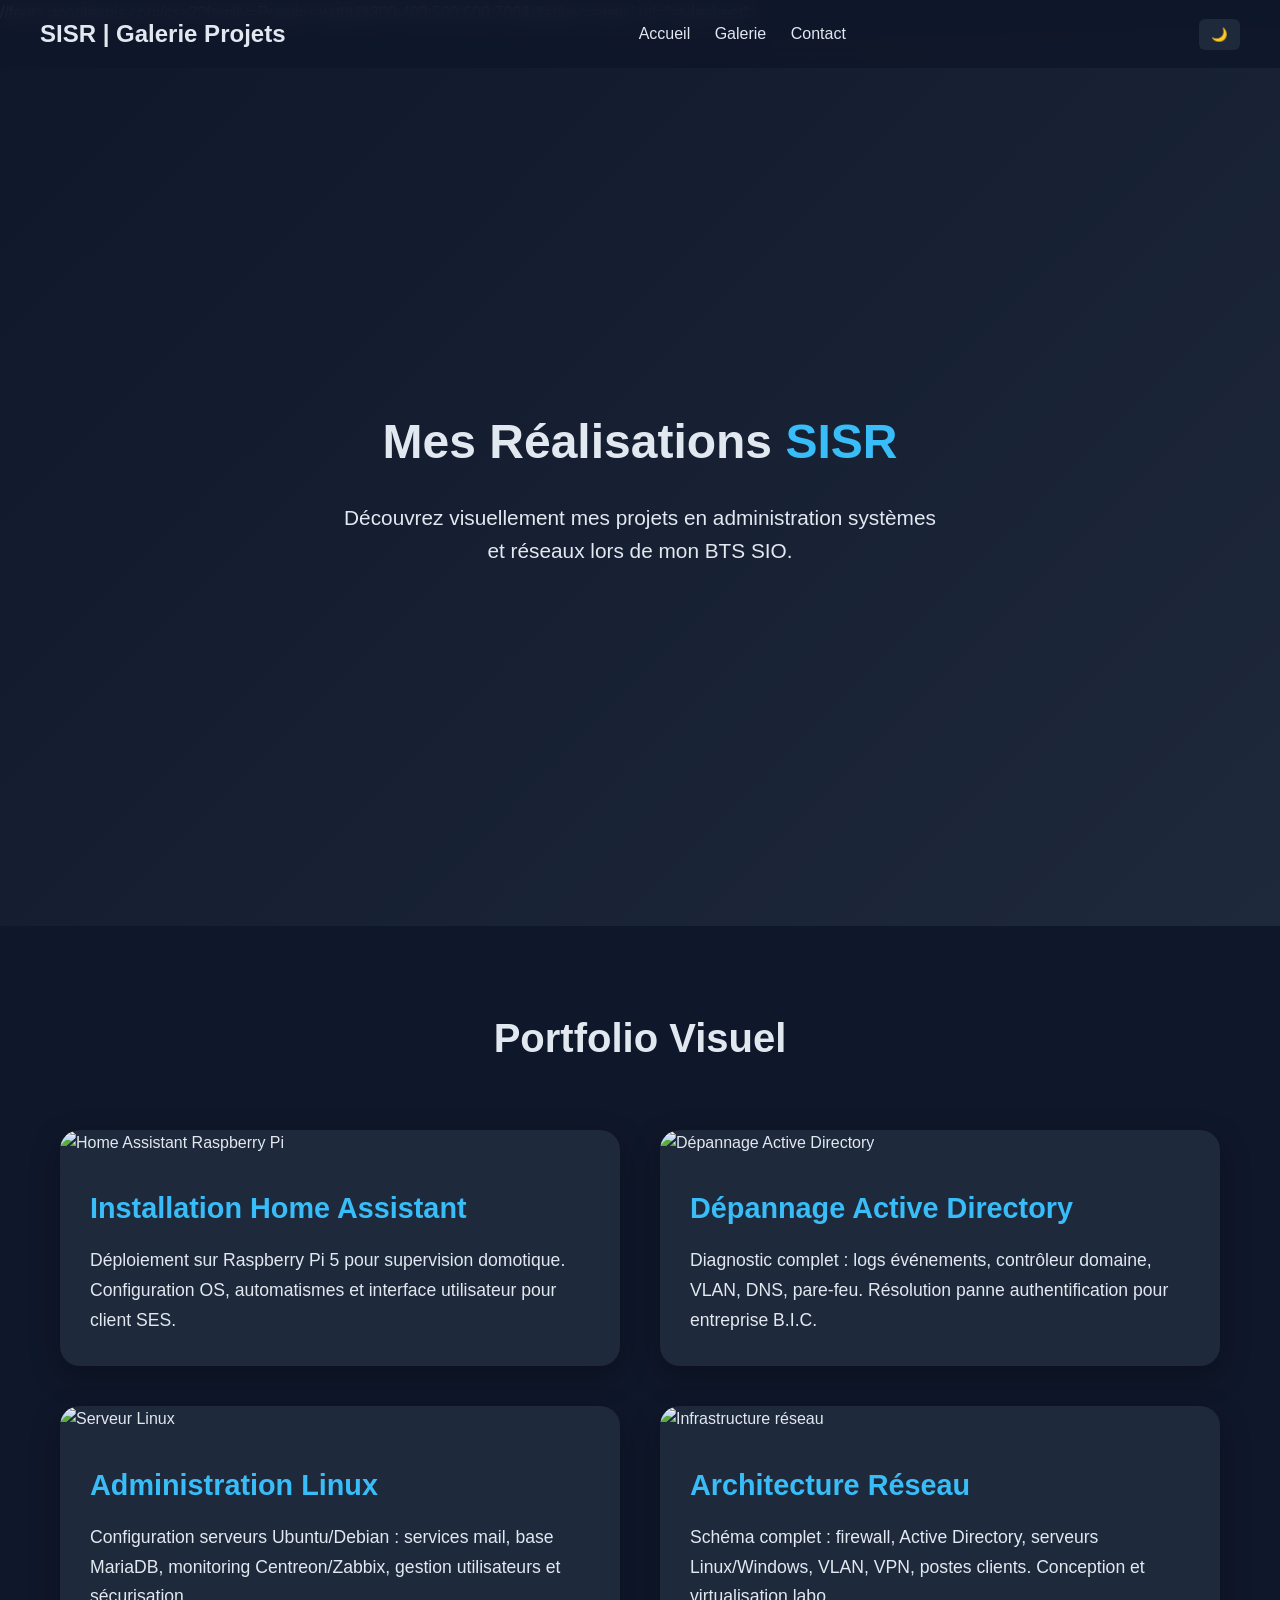
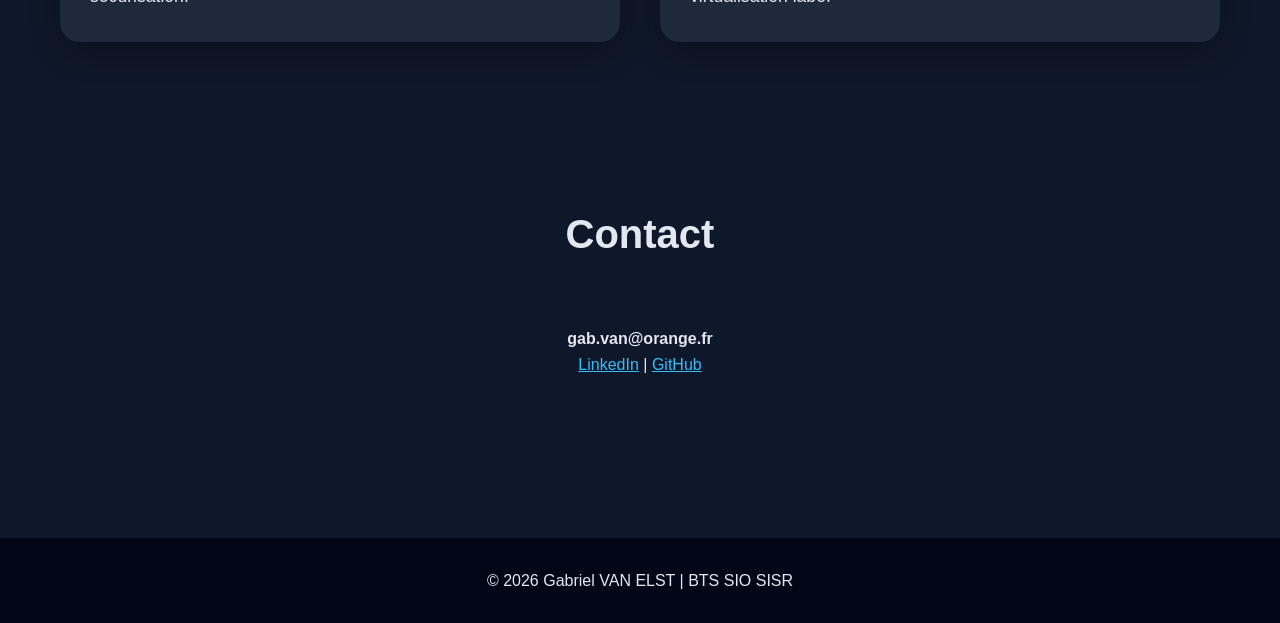
==== activ1.html @ b7c6f3cc "Create activ1.html" ====
<!DOCTYPE html>
<html lang="fr">
<head>
<meta charset="UTF-8">
<meta name="viewport" content="width=device-width, initial-scale=1.0">
<title>Galerie SISR | Gabriel VAN ELST</title>
//fonts.googleapis.com/css2?family=Poppins:wght@300;400;500;600;700&display=swap" rel="stylesheet">
<style>
/* RESET & BASE */
* { margin: 0; padding: 0; box-sizing: border-box; }
body { 
    font-family: 'Poppins', sans-serif; 
    background: #0f172a; 
    color: #e2e8f0; 
    line-height: 1.6; 
    scroll-behavior: smooth; 
}
body.light { background: #f8fafc; color: #0f172a; }

/* HEADER */
header { 
    position: fixed; width: 100%; top: 0; 
    background: rgba(15, 23, 42, 0.9); 
    backdrop-filter: blur(10px); 
    display: flex; justify-content: space-between; align-items: center; 
    padding: 15px 40px; z-index: 1000; 
}
body.light header { background: rgba(255,255,255,0.9); }
.logo { font-weight: 700; font-size: 1.5rem; }
nav a { margin: 0 10px; text-decoration: none; color: inherit; font-weight: 500; transition: 0.3s; }
nav a:hover { color: #38bdf8; }
.controls { display: flex; gap: 10px; }
.toggle { background: #1e293b; border: none; padding: 8px 12px; color: white; cursor: pointer; border-radius: 6px; }
body.light .toggle { background: #e2e8f0; color: black; }

/* HERO */
.hero { 
    min-height: 100vh; display: flex; align-items: center; justify-content: center; 
    text-align: center; padding: 140px 20px 80px; 
    background: linear-gradient(135deg, #0f172a 0%, #1e293b 100%); 
}
body.light .hero { background: linear-gradient(135deg, #f8fafc 0%, #e2e8f0 100%); }
.hero h2 { font-size: 3rem; margin-bottom: 20px; }
.hero span { color: #38bdf8; }
.hero p { font-size: 1.3rem; max-width: 600px; margin: 0 auto 40px; }

/* SECTIONS */
section { padding: 80px 60px; }
h2 { text-align: center; margin-bottom: 60px; font-size: 2.5rem; }

/* GALERIE PRINCIPALE */
.galerie { max-width: 1600px; margin: 0 auto; }
.galerie-grid { 
    display: grid; grid-template-columns: repeat(auto-fit, minmax(500px, 1fr)); gap: 40px; 
}
.projet-item { 
    background: #1e293b; border-radius: 20px; overflow: hidden; transition: 0.4s; 
    box-shadow: 0 10px 30px rgba(0,0,0,0.3); 
}
body.light .projet-item { background: #ffffff; }
.projet-item:hover { transform: translateY(-10px); box-shadow: 0 30px 60px rgba(56, 189, 248, 0.4); }
.projet-image { width: 100%; height: 350px; object-fit: cover; }
.projet-content { padding: 30px; }
.projet-titre { font-size: 1.8rem; color: #38bdf8; margin-bottom: 15px; font-weight: 600; }
.projet-desc { font-size: 1.1rem; line-height: 1.7; }

/* FOOTER */
footer { text-align: center; padding: 30px; background: #020617; margin-top: 80px; }
body.light footer { background: #e2e8f0; }

/* RESPONSIVE */
@media(max-width: 900px) { 
    header { padding: 15px 20px; } 
    nav { display: none; } 
    .hero h2 { font-size: 2rem; } 
    section { padding: 60px 20px; } 
    .galerie-grid { grid-template-columns: 1fr; gap: 30px; } 
}
</style>
</head>

<body>
<header>
    <h1 class="logo">SISR | Galerie Projets</h1>
    <nav>
        <a href="#home">Accueil</a>
        <a href="#galerie">Galerie</a>
        <a href="#contact">Contact</a>
    </nav>
    <div class="controls">
        <button class="toggle" onclick="toggleTheme()">🌙</button>
    </div>
</header>

<section id="home" class="hero">
    <div>
        <h2>Mes Réalisations <span>SISR</span></h2>
        <p class="fr">Découvrez visuellement mes projets en administration systèmes et réseaux lors de mon BTS SIO.</p>
        <p class="en" style="display:none">Discover visually my SISR projects during my BTS SIO training.</p>
    </div>
</section>

<section id="galerie" class="galerie">
    <h2>Portfolio Visuel</h2>
    
    <div class="galerie-grid">
        <div class="projet-item">
            <img class="projet-image" src="https://pplx-res.cloudinary.com/image/upload/pplx_search_images/d13f04467208228083bb57568f0614a6cd75807b.jpg" alt="Home Assistant Raspberry Pi">
            <div class="projet-content">
                <h3 class="projet-titre">Installation Home Assistant</h3>
                <p class="projet-desc">Déploiement sur Raspberry Pi 5 pour supervision domotique. Configuration OS, automatismes et interface utilisateur pour client SES.</p>
            </div>
        </div>

        <div class="projet-item">
            <img class="projet-image" src="https://pplx-res.cloudinary.com/image/upload/pplx_search_images/2eecc49efb4b8de023683578cb7de65a0f5009fd.jpg" alt="Dépannage Active Directory">
            <div class="projet-content">
                <h3 class="projet-titre">Dépannage Active Directory</h3>
                <p class="projet-desc">Diagnostic complet : logs événements, contrôleur domaine, VLAN, DNS, pare-feu. Résolution panne authentification pour entreprise B.I.C.</p>
            </div>
        </div>

        <div class="projet-item">
            <img class="projet-image" src="https://pplx-res.cloudinary.com/image/upload/pplx_search_images/81a8b5f9938f617d39f160f431d61aa3148f24a3.jpg" alt="Serveur Linux">
            <div class="projet-content">
                <h3 class="projet-titre">Administration Linux</h3>
                <p class="projet-desc">Configuration serveurs Ubuntu/Debian : services mail, base MariaDB, monitoring Centreon/Zabbix, gestion utilisateurs et sécurisation.</p>
            </div>
        </div>

        <div class="projet-item">
            <img class="projet-image" src="https://pplx-res.cloudinary.com/image/upload/pplx_search_images/a6e68d788f295093344d234d2373c3348f923732.jpg" alt="Infrastructure réseau">
            <div class="projet-content">
                <h3 class="projet-titre">Architecture Réseau</h3>
                <p class="projet-desc">Schéma complet : firewall, Active Directory, serveurs Linux/Windows, VLAN, VPN, postes clients. Conception et virtualisation labo.</p>
            </div>
        </div>
    </div>
</section>

<section id="contact">
    <h2>Contact</h2>
    <div style="text-align: center; max-width: 500px; margin: 0 auto;">
        <p><strong>gab.van@orange.fr</strong></p>
        <p>
            <a href="https://www.linkedin.com/in/ton-profil" target="_blank" style="color: #38bdf8;">LinkedIn</a> | 
            <a href="https://github.com/Mu5tachio" target="_blank" style="color: #38bdf8;">GitHub</a>
        </p>
    </div>
</section>

<footer>
    <p>© 2026 Gabriel VAN ELST | BTS SIO SISR</p>
</footer>

<script>
function toggleTheme() { document.body.classList.toggle("light"); }
function toggleLang() {
    const fr = document.querySelectorAll(".fr"), en = document.querySelectorAll(".en");
    fr.forEach(e => e.style.display = e.style.display === "none" ? "block" : "none");
    en.forEach(e => e.style.display = e.style.display === "none" ? "block" : "none");
}

document.querySelectorAll("nav a").forEach(link => {
    link.addEventListener("click", e => {
        e.preventDefault();
        const target = document.querySelector(link.getAttribute("href"));
        target?.scrollIntoView({ behavior: "smooth" });
    });
});
</script>
</body>
</html>
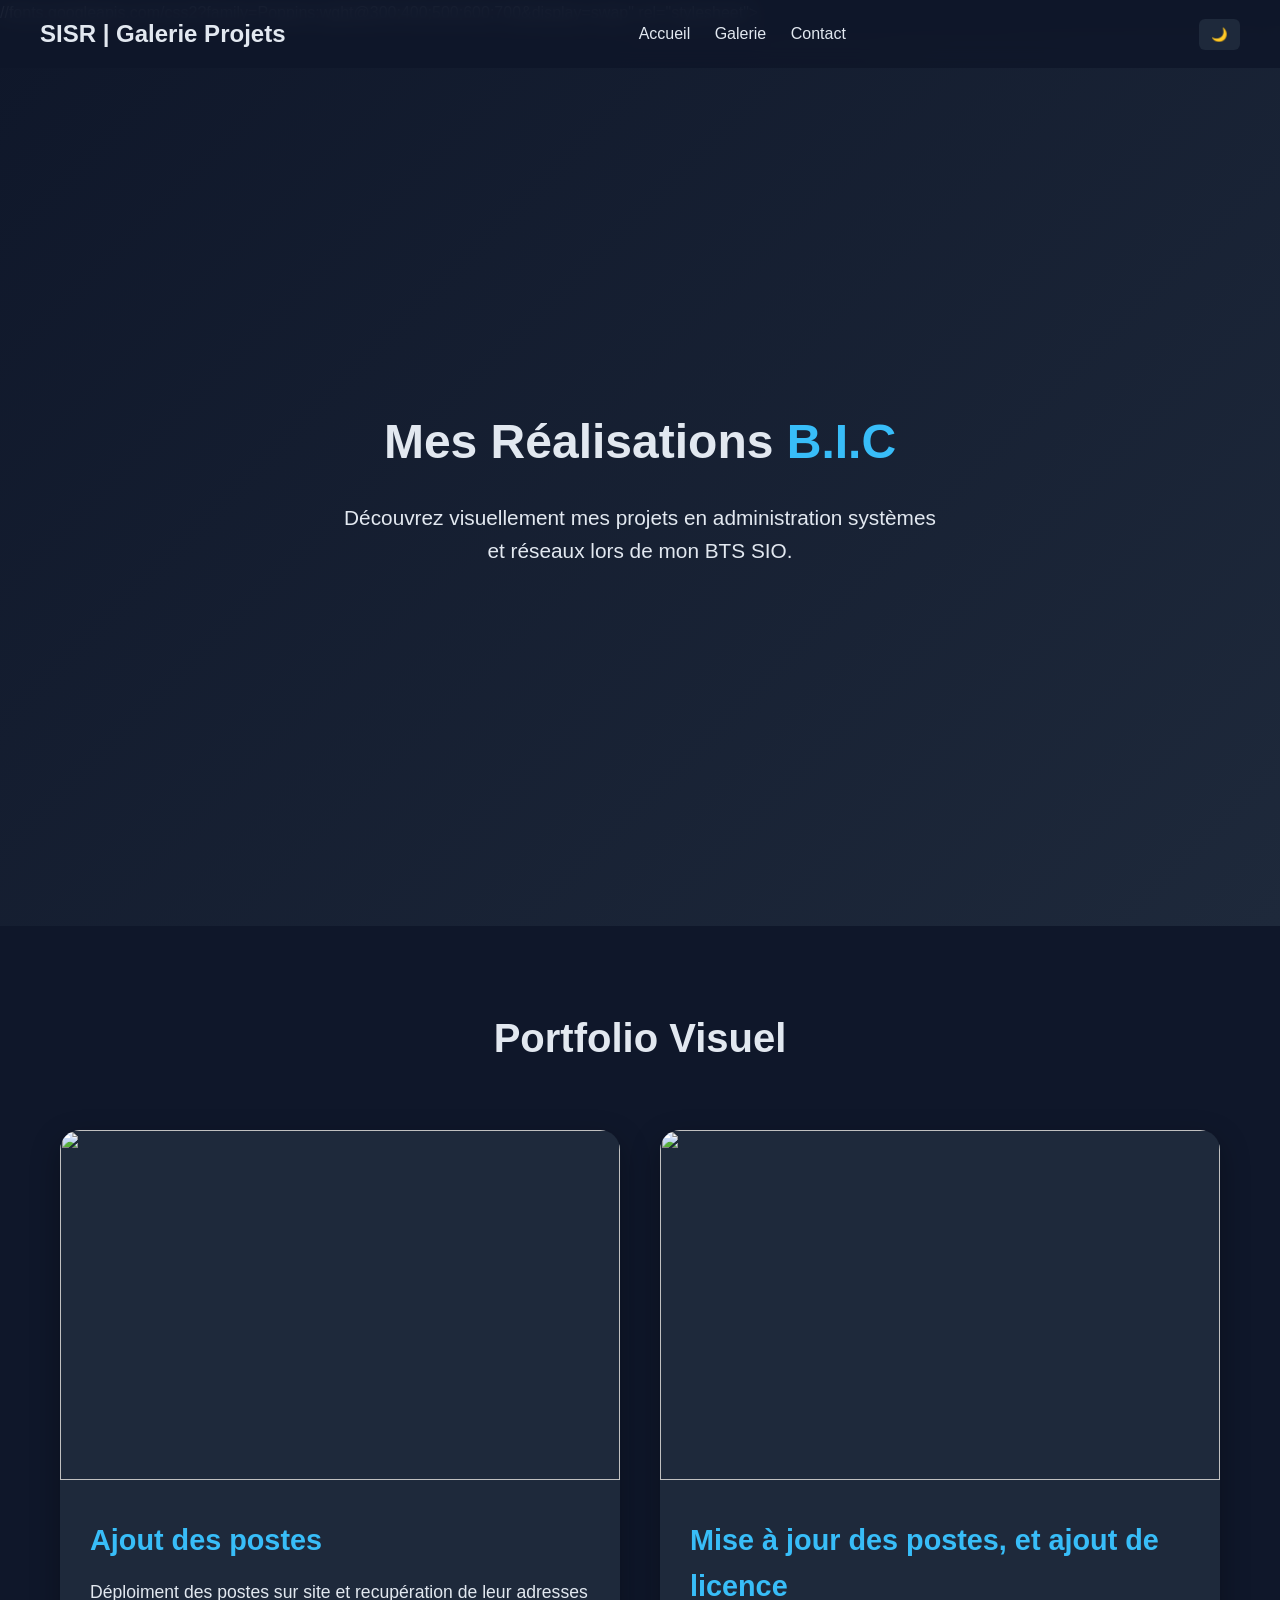
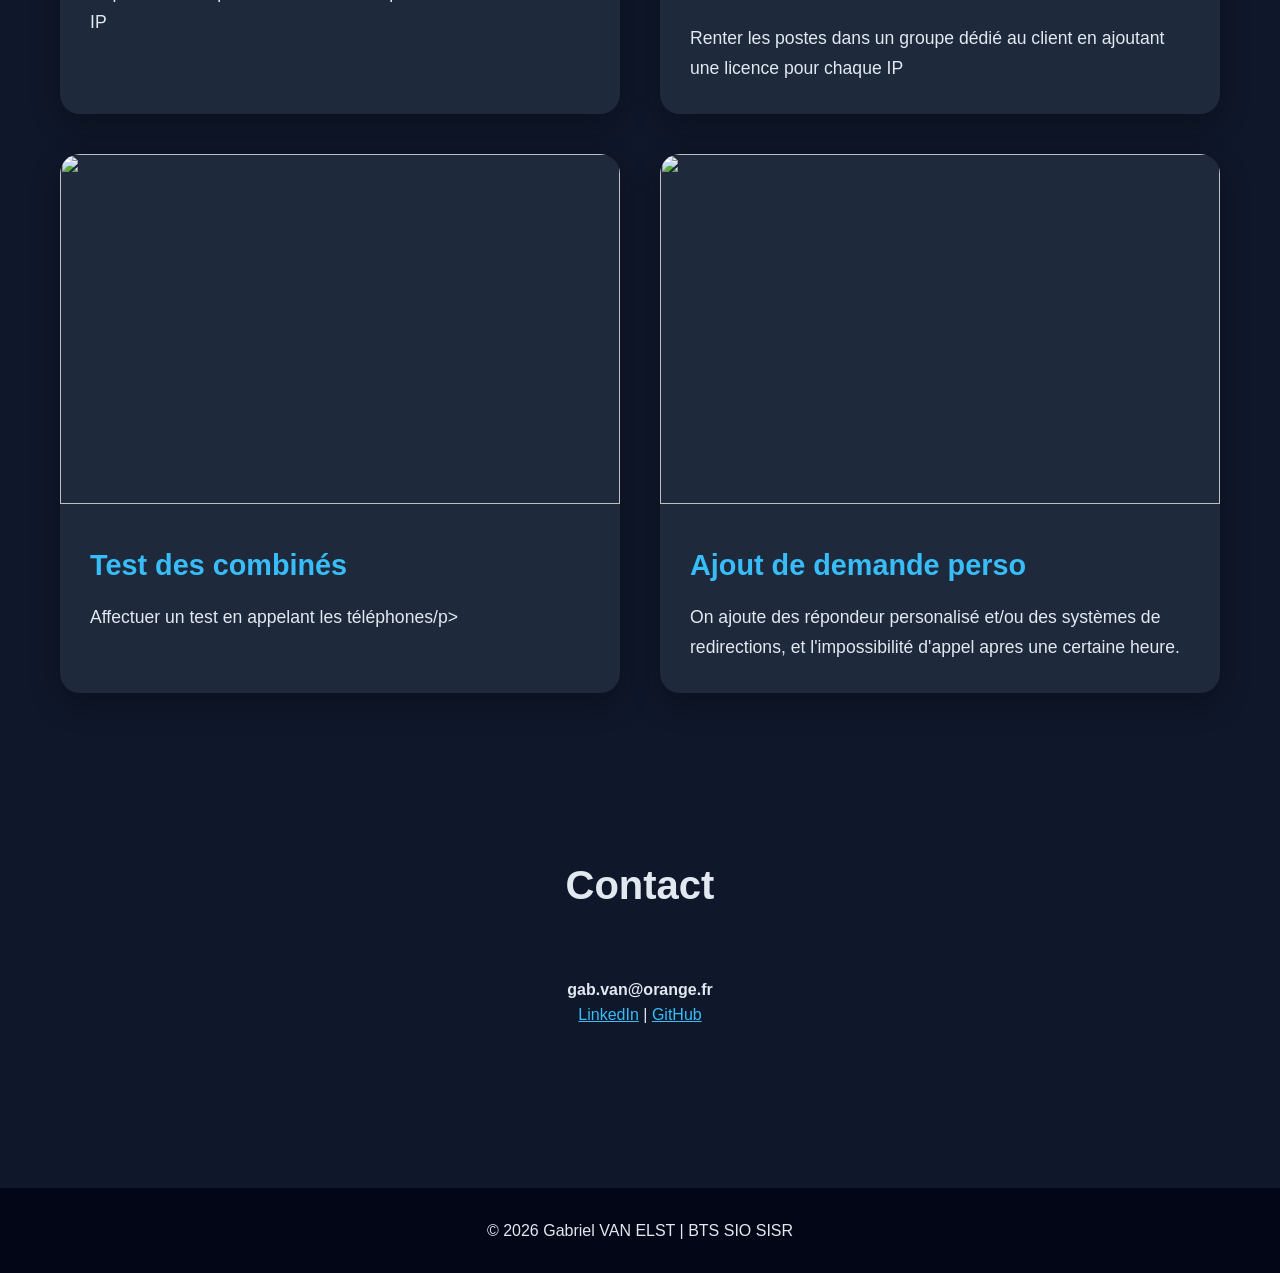
==== commit 881d0983: "Update project titles and descriptions in activ1.html" ====
--- a/activ1.html
+++ b/activ1.html
@@ -94,7 +94,7 @@
 
 <section id="home" class="hero">
     <div>
-        <h2>Mes Réalisations <span>SISR</span></h2>
+        <h2>Mes Réalisations <span>B.I.C</span></h2>
         <p class="fr">Découvrez visuellement mes projets en administration systèmes et réseaux lors de mon BTS SIO.</p>
         <p class="en" style="display:none">Discover visually my SISR projects during my BTS SIO training.</p>
     </div>
@@ -105,34 +105,34 @@
     
     <div class="galerie-grid">
         <div class="projet-item">
-            <img class="projet-image" src="https://pplx-res.cloudinary.com/image/upload/pplx_search_images/d13f04467208228083bb57568f0614a6cd75807b.jpg" alt="Home Assistant Raspberry Pi">
+            <img class="projet-image" src="https://www.unyc.io/wp-content/uploads/2024/11/Main_Atlas_general0.jpg">
             <div class="projet-content">
-                <h3 class="projet-titre">Installation Home Assistant</h3>
-                <p class="projet-desc">Déploiement sur Raspberry Pi 5 pour supervision domotique. Configuration OS, automatismes et interface utilisateur pour client SES.</p>
+                <h3 class="projet-titre">Ajout des postes</h3>
+                <p class="projet-desc">Déploiment des postes sur site et recupération de leur adresses IP</p>
             </div>
         </div>
 
         <div class="projet-item">
-            <img class="projet-image" src="https://pplx-res.cloudinary.com/image/upload/pplx_search_images/2eecc49efb4b8de023683578cb7de65a0f5009fd.jpg" alt="Dépannage Active Directory">
+            <img class="projet-image" src="https://www.onedirect.fr/media/catalog/product/y/e/yealinkt58wpro_2_.jpg">
             <div class="projet-content">
-                <h3 class="projet-titre">Dépannage Active Directory</h3>
-                <p class="projet-desc">Diagnostic complet : logs événements, contrôleur domaine, VLAN, DNS, pare-feu. Résolution panne authentification pour entreprise B.I.C.</p>
+                <h3 class="projet-titre">Mise à jour des postes, et ajout de licence</h3>
+                <p class="projet-desc">Renter les postes dans un groupe dédié au client en ajoutant une licence  pour chaque IP</p>
             </div>
         </div>
 
         <div class="projet-item">
-            <img class="projet-image" src="https://pplx-res.cloudinary.com/image/upload/pplx_search_images/81a8b5f9938f617d39f160f431d61aa3148f24a3.jpg" alt="Serveur Linux">
+            <img class="projet-image" src="https://encrypted-tbn0.gstatic.com/images?q=tbn:ANd9GcQ58Z0t0o0FhLgk7BawzXnw-Xdff7uHo5m41Q&s">
             <div class="projet-content">
-                <h3 class="projet-titre">Administration Linux</h3>
-                <p class="projet-desc">Configuration serveurs Ubuntu/Debian : services mail, base MariaDB, monitoring Centreon/Zabbix, gestion utilisateurs et sécurisation.</p>
+                <h3 class="projet-titre">Test des combinés</h3>
+                <p class="projet-desc">Affectuer un test en appelant les téléphones/p>
             </div>
         </div>
 
         <div class="projet-item">
-            <img class="projet-image" src="https://pplx-res.cloudinary.com/image/upload/pplx_search_images/a6e68d788f295093344d234d2373c3348f923732.jpg" alt="Infrastructure réseau">
+            <img class="projet-image" src="https://www.unyc.io/wp-content/uploads/2022/01/Atlas-pre-footer-01.png">
             <div class="projet-content">
-                <h3 class="projet-titre">Architecture Réseau</h3>
-                <p class="projet-desc">Schéma complet : firewall, Active Directory, serveurs Linux/Windows, VLAN, VPN, postes clients. Conception et virtualisation labo.</p>
+                <h3 class="projet-titre">Ajout de demande perso</h3>
+                <p class="projet-desc">On ajoute des répondeur personalisé et/ou des systèmes de redirections, et l'impossibilité d'appel apres une certaine heure.</p>
             </div>
         </div>
     </div>
